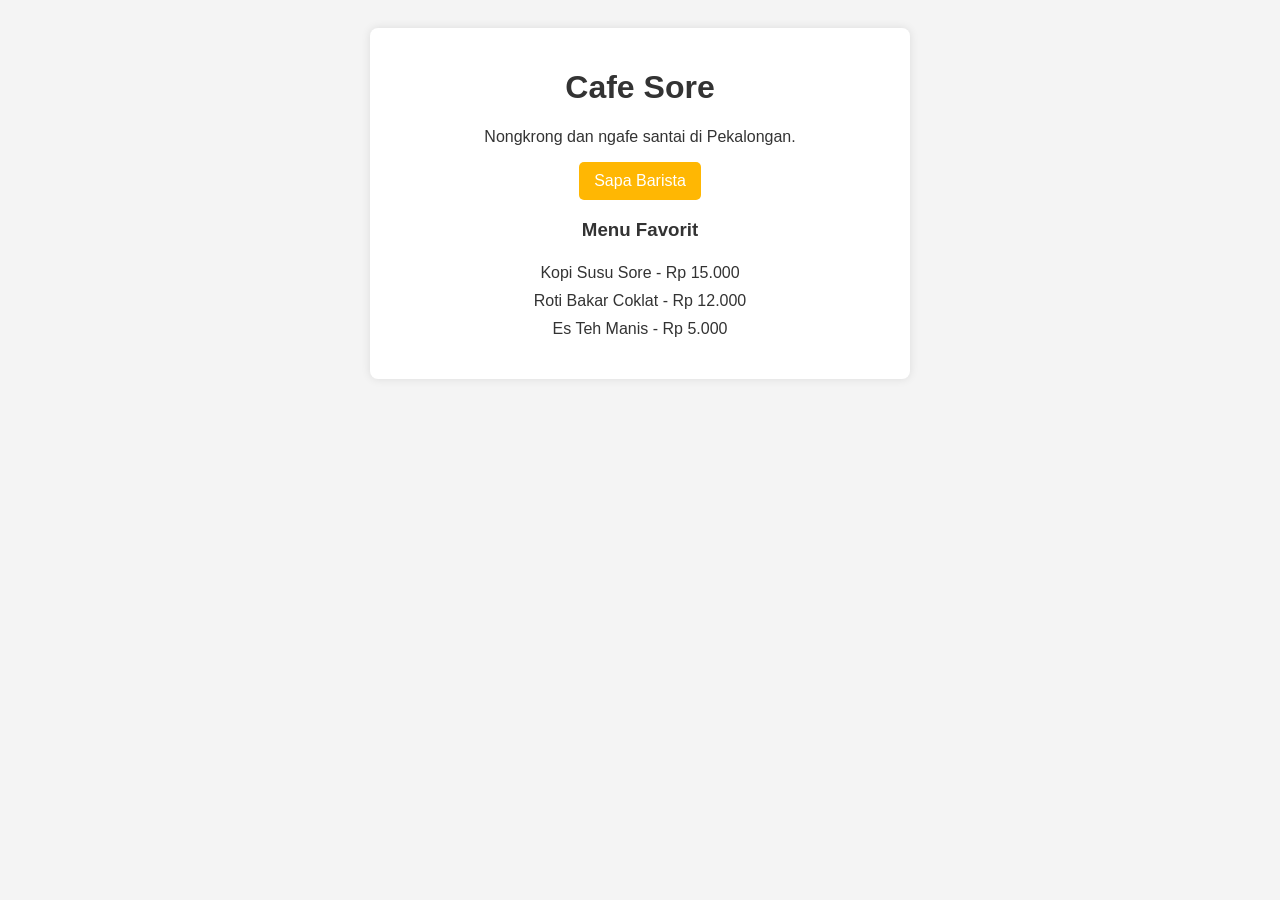
==== website-umkm2/index.html @ 2e84ffcf "P01" ====
<!DOCTYPE html>
<html lang="id">
<head>
    <meta charset="UTF-8">
    <meta name="viewport" content="width=device-width, initial-scale=1.0">
    <title>Cafe Sore</title>
    <link rel="stylesheet" href="style.css">
</head>
<body>

    <div class="container">
        <h1>Cafe Sore</h1>
        <p>Nongkrong dan ngafe santai di Pekalongan.</p>
        
        <button id="sapaButton">Sapa Barista</button>

        <h3>Menu Favorit</h3>
        <ul>
            <li>Kopi Susu Sore - Rp 15.000</li>
            <li>Roti Bakar Coklat - Rp 12.000</li>
            <li>Es Teh Manis - Rp 5.000</li>
        </ul>
    </div>

    <script src="script.js"></script>
</body>
</html>
---- website-umkm2/style.css ----
body {
    font-family: Arial, sans-serif;
    background-color: #f4f4f4;
    color: #333;
    text-align: center;
    padding: 20px;
}

.container {
    background-color: white;
    max-width: 500px;
    margin: 0 auto;
    padding: 20px;
    border-radius: 8px;
    box-shadow: 0 0 10px rgba(0, 0, 0, 0.1);
}

button {
    background-color: #ffb703;
    color: white;
    border: none;
    padding: 10px 15px;
    font-size: 16px;
    border-radius: 5px;
    cursor: pointer;
}

button:hover {
    background-color: #e5a602;
}

ul {
    list-style-type: none;
    padding: 0;
}

li {
    padding: 5px 0;
}
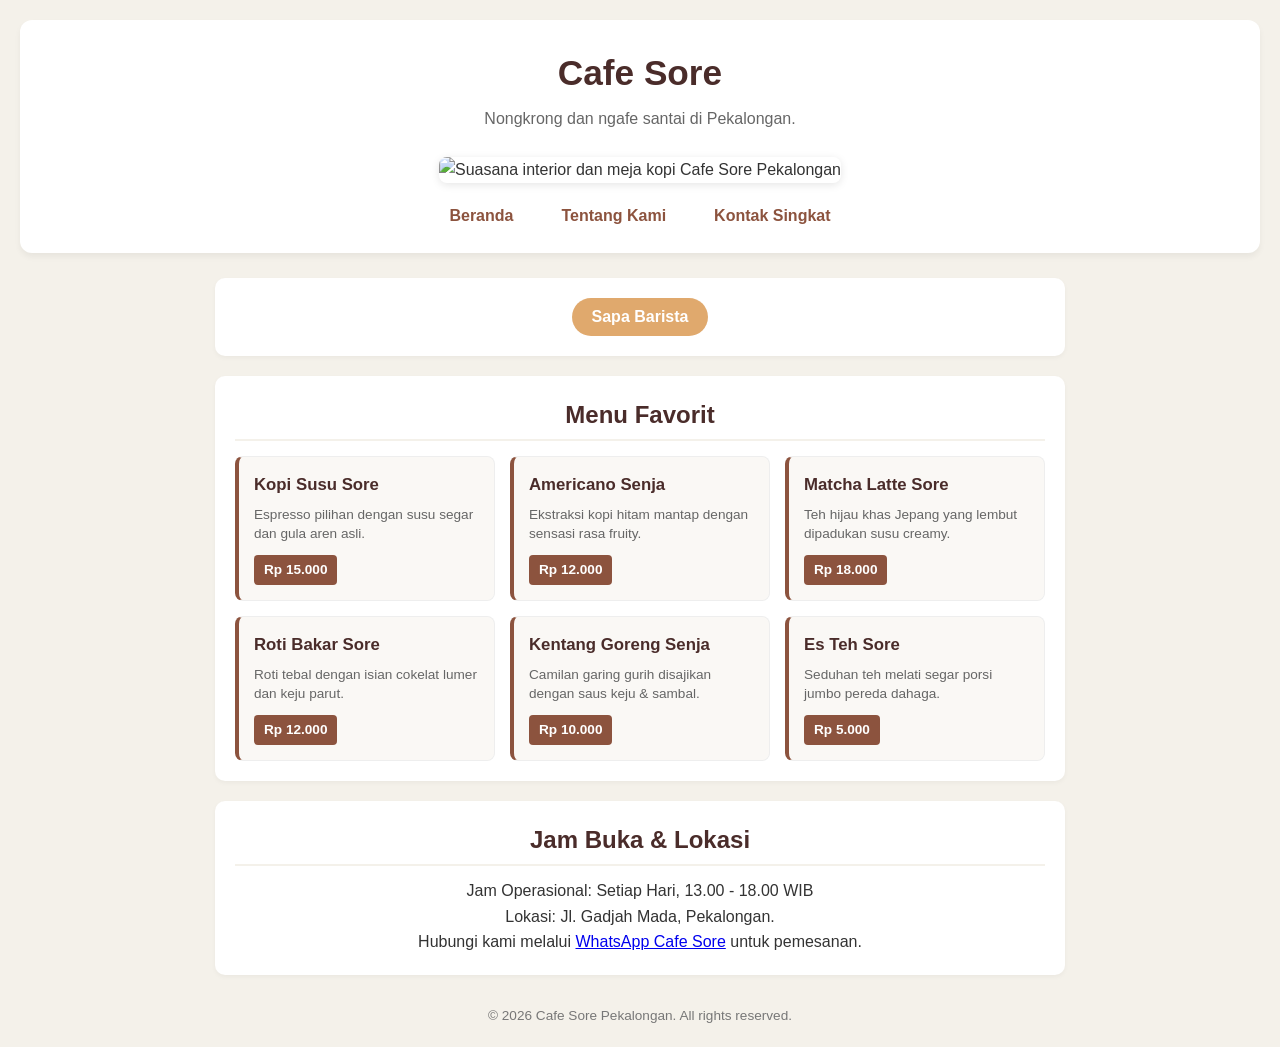
==== commit 633267ec: "P02" ====
--- a/website-umkm2/index.html
+++ b/website-umkm2/index.html
@@ -3,23 +3,90 @@
 <head>
     <meta charset="UTF-8">
     <meta name="viewport" content="width=device-width, initial-scale=1.0">
-    <title>Cafe Sore</title>
+    <title>Cafe Sore - Beranda</title>
     <link rel="stylesheet" href="style.css">
 </head>
 <body>
 
-    <div class="container">
+    <header>
         <h1>Cafe Sore</h1>
         <p>Nongkrong dan ngafe santai di Pekalongan.</p>
-        
-        <button id="sapaButton">Sapa Barista</button>
+        <img src="https://images.unsplash.com/photo-1501339847302-ac426a4a7cbb?w=700&auto=format&fit=crop" alt="Suasana interior dan meja kopi Cafe Sore Pekalongan" width="500">
+        <nav>
+            <ul>
+                <li><a href="index.html">Beranda</a></li>
+                <li><a href="tentang.html">Tentang Kami</a></li>
+                <li><a href="#profil">Kontak Singkat</a></li>
+            </ul>
+        </nav>
+    </header>
 
-        <h3>Menu Favorit</h3>
-        <ul>
-            <li>Kopi Susu Sore - Rp 15.000</li>
-            <li>Roti Bakar Coklat - Rp 12.000</li>
-            <li>Es Teh Manis - Rp 5.000</li>
-        </ul>
+    <main>
+        <section id="hero">
+            <button id="sapaButton">Sapa Barista</button>
+        </section>
+
+        <section id="menu">
+            <h2>Menu Favorit</h2>
+            
+            <div class="menu-grid">
+                <article class="menu-item">
+                    <h3>Kopi Susu Sore</h3>
+                    <p class="deskripsi">Espresso pilihan dengan susu segar dan gula aren asli.</p>
+                    <span class="harga">Rp 15.000</span>
+                </article>
+
+                <article class="menu-item">
+                    <h3>Americano Senja</h3>
+                    <p class="deskripsi">Ekstraksi kopi hitam mantap dengan sensasi rasa fruity.</p>
+                    <span class="harga">Rp 12.000</span>
+                </article>
+
+                <article class="menu-item">
+                    <h3>Matcha Latte Sore</h3>
+                    <p class="deskripsi">Teh hijau khas Jepang yang lembut dipadukan susu creamy.</p>
+                    <span class="harga">Rp 18.000</span>
+                </article>
+
+                <article class="menu-item">
+                    <h3>Roti Bakar Sore</h3>
+                    <p class="deskripsi">Roti tebal dengan isian cokelat lumer dan keju parut.</p>
+                    <span class="harga">Rp 12.000</span>
+                </article>
+
+                <article class="menu-item">
+                    <h3>Kentang Goreng Senja</h3>
+                    <p class="deskripsi">Camilan garing gurih disajikan dengan saus keju &amp; sambal.</p>
+                    <span class="harga">Rp 10.000</span>
+                </article>
+
+                <article class="menu-item">
+                    <h3>Es Teh Sore</h3>
+                    <p class="deskripsi">Seduhan teh melati segar porsi jumbo pereda dahaga.</p>
+                    <span class="harga">Rp 5.000</span>
+                </article>
+            </div>
+        </section>
+
+        <section id="profil">
+            <h2>Jam Buka &amp; Lokasi</h2>
+            <p>Jam Operasional: Setiap Hari, 13.00 - 18.00 WIB</p>
+            <p>Lokasi: Jl. Gadjah Mada, Pekalongan.</p>
+            <p>Hubungi kami melalui <a href="https://wa.me/6281578019611" target="_blank" rel="noopener noreferrer">WhatsApp Cafe Sore</a> untuk pemesanan.</p>
+        </section>
+    </main>
+
+    <footer>
+        <p>&copy; 2026 Cafe Sore Pekalongan. All rights reserved.</p>
+    </footer>
+
+    <div id="baristaModal" class="modal">
+        <div class="modal-content">
+            <span class="close-btn" id="closeModal">&times;</span>
+            <h3>Barista Cafe Sore Menyapa <img src="mug-hot-solid-full.svg" alt="Ikon Kopi" class="icon-kopi"></h3>
+            <p>Halo! Selamat datang di Cafe Sore, Mau pesan kopi apa hari ini?</p>
+            <button id="okModalBtn">Siap, Mau Lihat Menu!</button>
+        </div>
     </div>
 
     <script src="script.js"></script>
--- a/website-umkm2/style.css
+++ b/website-umkm2/style.css
@@ -1,39 +1,233 @@
+* {
+    box-sizing: border-box;
+    margin: 0;
+    padding: 0;
+}
+
 body {
-    font-family: Arial, sans-serif;
-    background-color: #f4f4f4;
+    font-family: 'Segoe UI', Tahoma, Geneva, Verdana, sans-serif;
+    line-height: 1.6;
+    background-color: #f4f1ea;
     color: #333;
+    padding: 20px;
     text-align: center;
+}
+
+/* Header & Navigasi */
+header {
+    background-color: #ffffff;
+    padding: 25px;
+    border-radius: 12px;
+    box-shadow: 0 4px 6px rgba(0,0,0,0.05);
+    margin-bottom: 25px;
+}
+
+header h1 {
+    color: #4a2c2a;
+    font-size: 2.2rem;
+    margin-bottom: 5px;
+}
+
+header p {
+    color: #666;
+    margin-bottom: 15px;
+}
+
+header img {
+    border-radius: 8px;
+    max-width: 100%;
+    height: auto;
+    box-shadow: 0 2px 8px rgba(0,0,0,0.1);
+    margin: 10px 0 20px 0;
+}
+
+/* Baris Menu Navigasi */
+nav ul {
+    list-style: none;
+    display: flex;
+    justify-content: center;
+    gap: 20px;
+    padding: 0;
+}
+
+nav a {
+    text-decoration: none;
+    color: #8c533e;
+    font-weight: 600;
+    padding: 6px 14px;
+    border-radius: 6px;
+    transition: background-color 0.2s, color 0.2s;
+}
+
+nav a:hover, nav a:focus {
+    background-color: #8c533e;
+    color: #ffffff;
+    outline: none;
+}
+
+/*  Utama & Section Card */
+main {
+    max-width: 850px;
+    margin: 0 auto;
+}
+
+section {
+    background: #ffffff;
     padding: 20px;
-}
-
-.container {
-    background-color: white;
-    max-width: 500px;
-    margin: 0 auto;
-    padding: 20px;
+    margin-bottom: 20px;
+    border-radius: 10px;
+    box-shadow: 0 2px 5px rgba(0,0,0,0.04);
+}
+
+section h2 {
+    color: #4a2c2a;
+    margin-bottom: 12px;
+    border-bottom: 2px solid #f4f1ea;
+    padding-bottom: 5px;
+}
+
+/*  Kartu Menu Favorit */
+.menu-grid {
+    display: grid;
+    grid-template-columns: repeat(auto-fit, minmax(220px, 1fr));
+    gap: 15px;
+    margin-top: 15px;
+}
+
+.menu-item {
+    background-color: #faf8f5;
+    border: 1px solid #eee;
+    border-left: 4px solid #8c533e;
     border-radius: 8px;
-    box-shadow: 0 0 10px rgba(0, 0, 0, 0.1);
-}
-
-button {
-    background-color: #ffb703;
+    padding: 15px;
+    text-align: left;
+    display: flex;
+    flex-direction: column;
+    justify-content: space-between;
+    transition: transform 0.2s, box-shadow 0.2s;
+}
+
+.menu-item:hover {
+    transform: translateY(-3px);
+    box-shadow: 0 4px 10px rgba(0, 0, 0, 0.08);
+}
+
+.menu-item h3 {
+    font-size: 1.05rem;
+    color: #4a2c2a;
+    margin-bottom: 6px;
+}
+
+.menu-item .deskripsi {
+    font-size: 0.85rem;
+    color: #666;
+    margin-bottom: 12px;
+    line-height: 1.4;
+}
+
+.menu-item .harga {
+    font-weight: bold;
+    color: #fff;
+    font-size: 0.85rem;
+    align-self: flex-start;
+    background: #8c533e;
+    padding: 4px 10px;
+    border-radius: 4px;
+}
+
+/* Tombol Sapa Barista */
+#sapaButton {
+    background-color: #e0a96d;
+    color: #fff;
+    border: none;
+    padding: 10px 20px;
+    font-size: 1rem;
+    font-weight: bold;
+    border-radius: 20px;
+    cursor: pointer;
+    transition: background-color 0.2s;
+}
+
+#sapaButton:hover, #sapaButton:focus {
+    background-color: #c88a4b;
+    outline: 2px solid #4a2c2a;
+}
+
+/* Footer */
+footer {
+    margin-top: 30px;
+    font-size: 0.85rem;
+    color: #777;
+}
+
+/* Pop-up Modal Custom */
+.modal {
+    display: none;
+    position: fixed;
+    z-index: 1000;
+    left: 0;
+    top: 0;
+    width: 100%;
+    height: 100%;
+    background-color: rgba(0, 0, 0, 0.5);
+    backdrop-filter: blur(3px);
+}
+
+.modal-content {
+    background-color: #ffffff;
+    margin: 15% auto;
+    padding: 25px;
+    border-radius: 12px;
+    width: 90%;
+    max-width: 400px;
+    text-align: center;
+    position: relative;
+    box-shadow: 0 5px 15px rgba(0,0,0,0.3);
+    animation: popup 0.3s ease-out;
+}
+
+@keyframes popup {
+    from { transform: scale(0.8); opacity: 0; }
+    to { transform: scale(1); opacity: 1; }
+}
+
+.close-btn {
+    position: absolute;
+    right: 15px;
+    top: 10px;
+    font-size: 24px;
+    cursor: pointer;
+    color: #888;
+}
+
+.modal-content h3 {
+    color: #4a2c2a;
+    margin-bottom: 10px;
+}
+
+.modal-content p {
+    color: #555;
+    margin-bottom: 20px;
+}
+
+#okModalBtn {
+    background-color: #8c533e;
     color: white;
     border: none;
-    padding: 10px 15px;
-    font-size: 16px;
-    border-radius: 5px;
+    padding: 8px 16px;
+    border-radius: 6px;
     cursor: pointer;
-}
-
-button:hover {
-    background-color: #e5a602;
-}
-
-ul {
-    list-style-type: none;
-    padding: 0;
-}
-
-li {
-    padding: 5px 0;
+    font-weight: bold;
+}
+
+#okModalBtn:hover {
+    background-color: #4a2c2a;
+}
+
+/*  ukuran ikon SVG agar sejajar dengan teks */
+.icon-kopi {
+    width: 24px;
+    height: 24px;
+    vertical-align: middle;
+    margin-left: 6px;
 }
